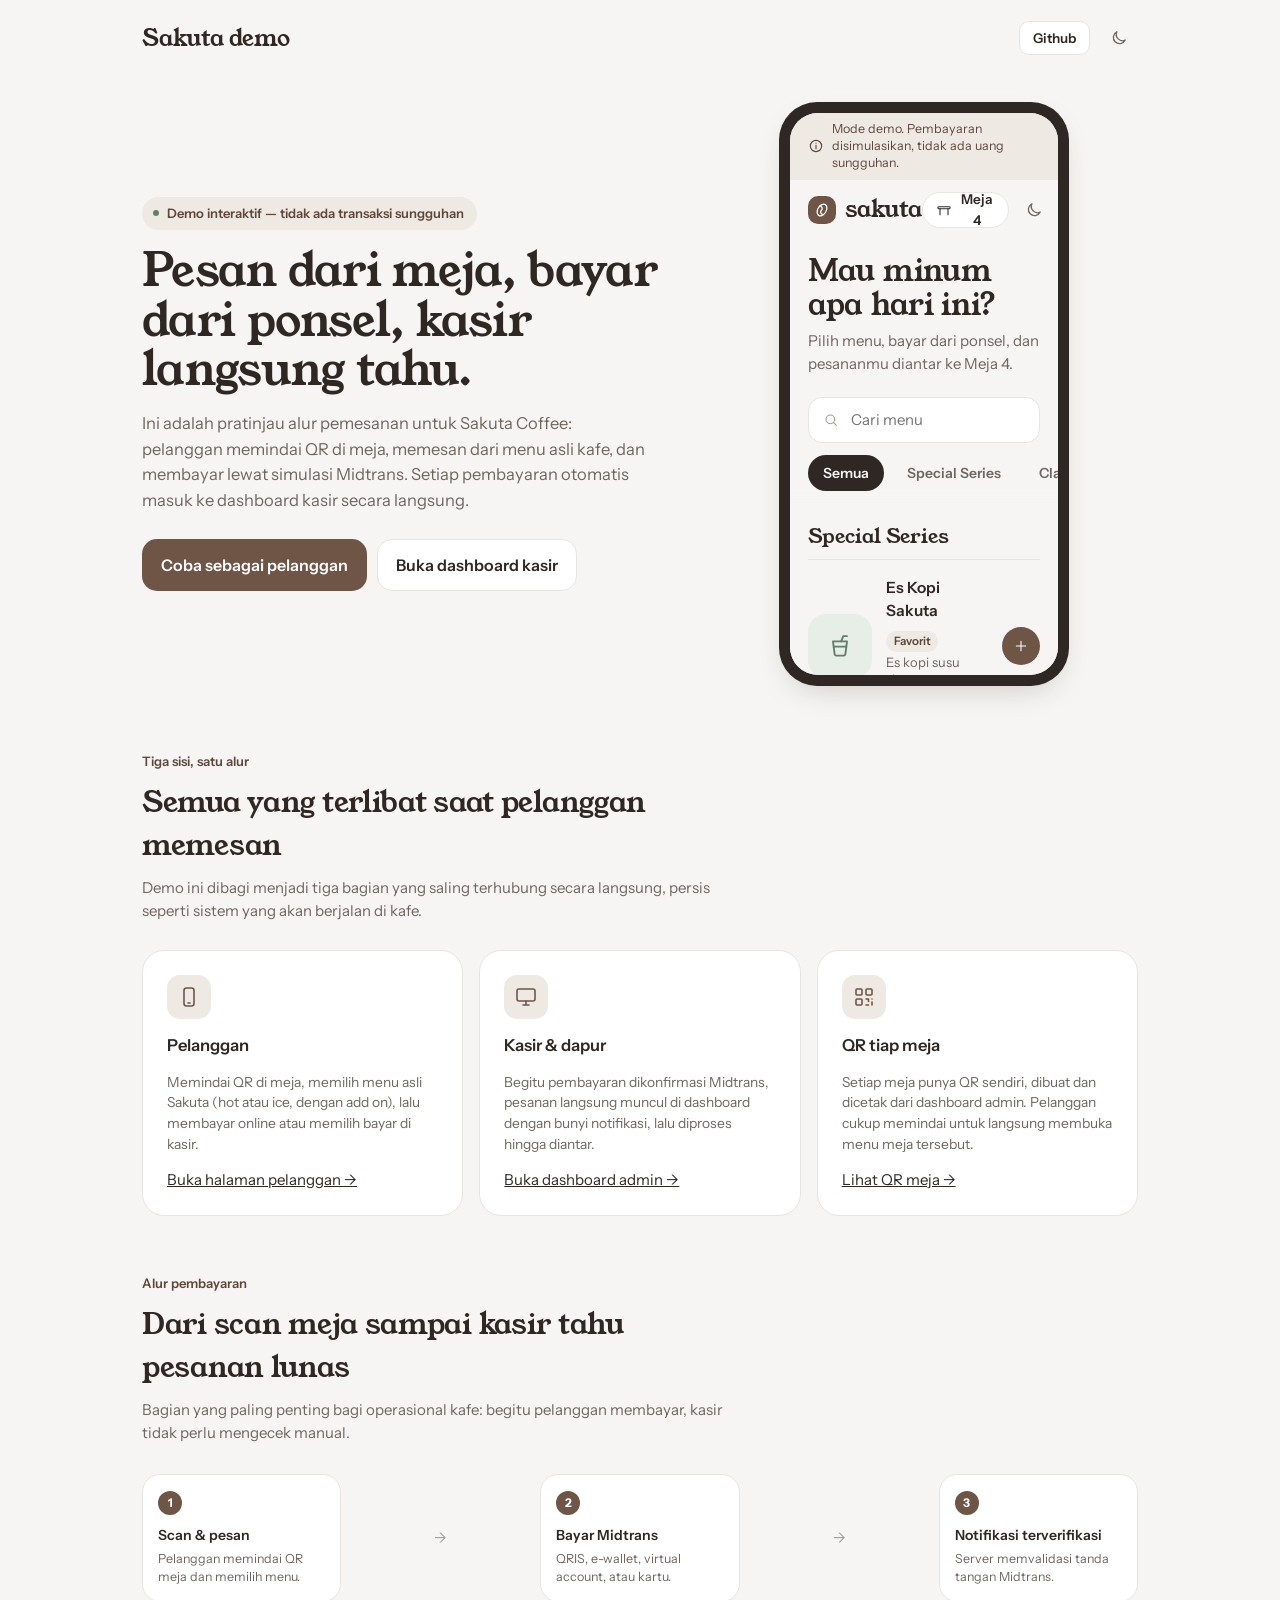
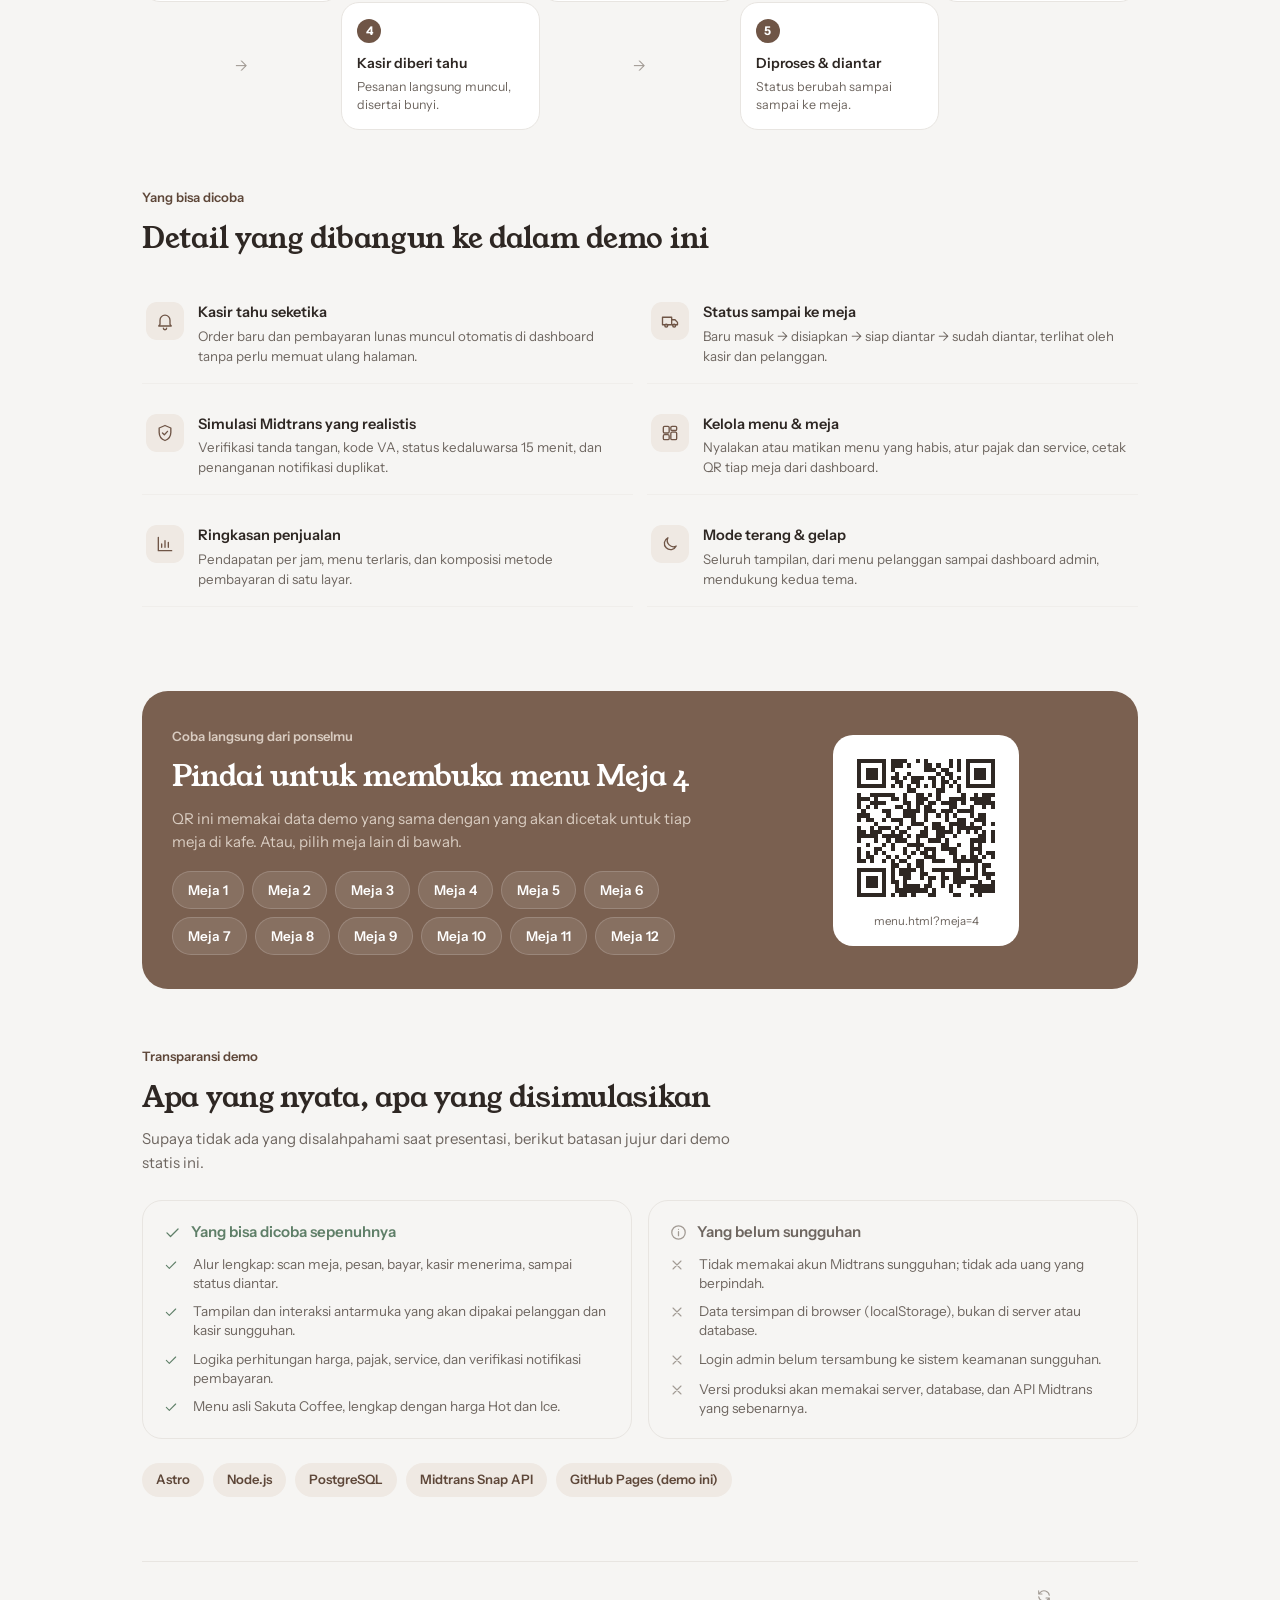
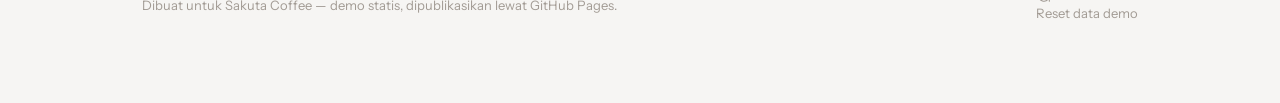
==== index.html @ 890a67a3 "first commit" ====
<!DOCTYPE html>
<html lang="id">
<head>
<meta charset="utf-8">
<meta name="viewport" content="width=device-width, initial-scale=1, viewport-fit=cover">
<meta name="theme-color" content="#F6F5F3">
<title>Sakuta | Demo pemesanan &amp; pembayaran QR</title>
<link rel="preconnect" href="https://fonts.googleapis.com">
<link rel="preconnect" href="https://fonts.gstatic.com" crossorigin>
<link href="https://fonts.googleapis.com/css2?family=Instrument+Sans:wght@400;500;600;700&family=Young+Serif&display=swap" rel="stylesheet">
<link rel="stylesheet" href="sakuta.css">
<script>(function(){try{var t=localStorage.getItem("sk_theme")||(matchMedia("(prefers-color-scheme: dark)").matches?"dark":"light");document.documentElement.setAttribute("data-theme",t)}catch(e){}})()</script>
<style>
body{background:var(--paper)}
.wrap{max-width:1040px;margin:0 auto;padding:0 22px 80px}
.top{display:flex;align-items:center;justify-content:space-between;height:76px}
.top .r{display:flex;align-items:center;gap:10px}

/* Hero */
.hero{padding:26px 0 8px;display:grid;grid-template-columns:1.1fr .9fr;gap:44px;align-items:center}
.hero .kicker{display:inline-flex;align-items:center;gap:8px;font-size:13px;font-weight:600;color:var(--cocoa-2);background:var(--oat);padding:7px 13px 7px 11px;border-radius:99px}
.hero .kicker i{width:6px;height:6px;border-radius:50%;background:var(--sage)}
.hero h1{font-family:var(--serif);font-weight:400;font-size:46px;line-height:1.08;letter-spacing:-.015em;margin-top:16px}
.hero p{color:var(--ink-2);font-size:16.5px;line-height:1.55;margin-top:16px;max-width:46ch}
.hero .cta{display:flex;gap:10px;margin-top:26px;flex-wrap:wrap}
.phone-shell{justify-self:center;width:100%;max-width:290px;aspect-ratio:290/584;border-radius:38px;background:var(--ink);padding:11px;box-shadow:var(--shadow-m)}
.phone-shell iframe{width:100%;height:100%;border:0;border-radius:28px;background:var(--paper);display:block}

/* Bagian umum */
.section{padding:56px 0 0}
.section .head{max-width:60ch}
.section .eyebrow{font-size:13px;font-weight:600;color:var(--cocoa-2)}
.section h2{font-family:var(--serif);font-weight:400;font-size:29px;letter-spacing:-.01em;margin-top:8px}
.section .lead{color:var(--ink-2);margin-top:8px;line-height:1.55}

/* Kartu alur (3 peran) */
.roles{display:grid;grid-template-columns:repeat(3,1fr);gap:16px;margin-top:28px}
.rc{background:var(--card);border:1px solid var(--line);border-radius:22px;padding:24px;display:flex;flex-direction:column;gap:14px}
.rc .mi{width:44px;height:44px;border-radius:13px;background:var(--oat);color:var(--cocoa);display:grid;place-items:center}
.rc h3{font-weight:600;font-size:16.5px}
.rc p{color:var(--ink-2);font-size:13.8px;line-height:1.5;flex:1}
.rc a{align-self:flex-start}

/* Alur pembayaran */
.flow{margin-top:30px;display:grid;grid-template-columns:repeat(5,1fr);gap:0;align-items:stretch}
.fstep{background:var(--card);border:1px solid var(--line);border-radius:18px;padding:16px 15px;position:relative}
.fstep b{display:block;font-weight:600;font-size:14px;margin-bottom:4px}
.fstep span{display:block;color:var(--ink-2);font-size:12.5px;line-height:1.4}
.fstep .n{width:24px;height:24px;border-radius:50%;background:var(--cocoa);color:var(--on-cocoa);font-size:12px;font-weight:700;display:grid;place-items:center;margin-bottom:10px}
.farrow{display:grid;place-items:center;color:var(--ink-3)}
@media(max-width:860px){.flow{grid-template-columns:1fr;gap:10px}.farrow{transform:rotate(90deg);height:14px}}

/* Fitur */
.feat{margin-top:26px;display:grid;grid-template-columns:repeat(2,1fr);gap:14px}
.fi{display:flex;gap:14px;padding:16px 4px;border-bottom:1px solid var(--line-2)}
.fi .mi{width:38px;height:38px;border-radius:11px;background:var(--oat);color:var(--cocoa);display:grid;place-items:center;flex:none}
.fi b{display:block;font-weight:600;font-size:14.5px;margin-bottom:3px}
.fi p{color:var(--ink-2);font-size:13.3px;line-height:1.5}

/* Kartu akses (meja demo) */
.access{margin-top:28px;background:var(--hero);border-radius:26px;padding:34px 30px;color:#F3EEE9;display:grid;grid-template-columns:1.2fr .8fr;gap:28px;align-items:center}
.access h2{color:#fff}
.access .lead{color:#D9CCC1}
.access .tables{display:flex;flex-wrap:wrap;gap:8px;margin-top:18px}
.access .tables a{height:38px;padding:0 15px;border-radius:99px;background:rgba(255,255,255,.1);color:#fff;font-weight:600;font-size:13.5px;text-decoration:none;display:inline-flex;align-items:center;border:1px solid rgba(255,255,255,.16)}
.access .tables a:hover{background:rgba(255,255,255,.18)}
.access .qrcard{background:#fff;border-radius:20px;padding:16px;justify-self:center;width:186px}
.access .qrcard svg{width:100%;height:auto}
.access .qrcard p{color:var(--ink-2);font-size:11.5px;text-align:center;margin-top:8px}

/* Cakupan / bukan cakupan */
.scope{display:grid;grid-template-columns:1fr 1fr;gap:16px;margin-top:26px}
.scard{border:1px solid var(--line);border-radius:20px;padding:20px}
.scard h3{display:flex;align-items:center;gap:9px;font-weight:600;font-size:15px}
.scard h3 .ic{width:19px;height:19px}
.scard ul{margin-top:12px;display:grid;gap:9px}
.scard li{display:flex;gap:10px;font-size:13.6px;color:var(--ink-2);line-height:1.4}
.scard li .ic{flex:none;margin-top:1px}
.scard.yes h3{color:var(--sage)}
.scard.yes .ic{color:var(--sage)}
.scard.no h3{color:var(--ink-2)}
.scard.no .ic{color:var(--ink-3)}

/* Stack teknis */
.stack{margin-top:24px;display:flex;flex-wrap:wrap;gap:9px}
.stack span{height:34px;padding:0 14px;border-radius:99px;background:var(--oat);color:var(--cocoa-2);font-size:13px;font-weight:600;display:inline-flex;align-items:center}

footer{margin-top:64px;padding-top:26px;border-top:1px solid var(--line);display:flex;justify-content:space-between;align-items:center;flex-wrap:wrap;gap:12px;color:var(--ink-3);font-size:13px}

@media(max-width:860px){
  .hero{grid-template-columns:1fr;gap:32px}
  .hero h1{font-size:36px}
  .phone-shell{max-width:240px;justify-self:start}
  .roles{grid-template-columns:1fr}
  .feat{grid-template-columns:1fr}
  .access{grid-template-columns:1fr}
  .access .qrcard{justify-self:start}
  .scope{grid-template-columns:1fr}
}
</style>
</head>
<body>
<div class="wrap">
  <header class="top">
    <span class="logo">Sakuta demo</span>
    <div class="r">
      <a class="btn btn-line btn-sm" href="https://github.com/ejerai" target="_blank" rel="noopener">Github</a>
      <button class="icon-btn" data-theme-toggle title="Mode terang atau gelap" aria-label="Ganti tema"></button>
    </div>
  </header>

  <section class="hero">
    <div>
      <span class="kicker"><i></i>Demo interaktif &mdash; tidak ada transaksi sungguhan</span>
      <h1>Pesan dari meja, bayar dari ponsel, kasir langsung tahu.</h1>
      <p>Ini adalah pratinjau alur pemesanan untuk Sakuta Coffee: pelanggan memindai QR di meja, memesan dari menu asli kafe, dan membayar lewat simulasi Midtrans. Setiap pembayaran otomatis masuk ke dashboard kasir secara langsung.</p>
      <div class="cta">
        <a class="btn btn-primary btn-lg" href="menu.html?meja=4">Coba sebagai pelanggan</a>
        <a class="btn btn-line btn-lg" href="admin.html">Buka dashboard kasir</a>
      </div>
    </div>
    <div class="phone-shell"><iframe src="menu.html?meja=4&embed=1" title="Pratinjau halaman pelanggan Sakuta" loading="lazy"></iframe></div>
  </section>

  <section class="section">
    <div class="head">
      <span class="eyebrow">Tiga sisi, satu alur</span>
      <h2>Semua yang terlibat saat pelanggan memesan</h2>
      <p class="lead">Demo ini dibagi menjadi tiga bagian yang saling terhubung secara langsung, persis seperti sistem yang akan berjalan di kafe.</p>
    </div>
    <div class="roles">
      <div class="rc">
        <span class="mi" id="ic-phone"></span>
        <h3>Pelanggan</h3>
        <p>Memindai QR di meja, memilih menu asli Sakuta (hot atau ice, dengan add on), lalu membayar online atau memilih bayar di kasir.</p>
        <a class="linkbtn" href="menu.html?meja=4">Buka halaman pelanggan &rarr;</a>
      </div>
      <div class="rc">
        <span class="mi" id="ic-monitor"></span>
        <h3>Kasir &amp; dapur</h3>
        <p>Begitu pembayaran dikonfirmasi Midtrans, pesanan langsung muncul di dashboard dengan bunyi notifikasi, lalu diproses hingga diantar.</p>
        <a class="linkbtn" href="admin.html">Buka dashboard admin &rarr;</a>
      </div>
      <div class="rc">
        <span class="mi" id="ic-qr"></span>
        <h3>QR tiap meja</h3>
        <p>Setiap meja punya QR sendiri, dibuat dan dicetak dari dashboard admin. Pelanggan cukup memindai untuk langsung membuka menu meja tersebut.</p>
        <a class="linkbtn" href="admin.html#/qr">Lihat QR meja &rarr;</a>
      </div>
    </div>
  </section>

  <section class="section">
    <div class="head">
      <span class="eyebrow">Alur pembayaran</span>
      <h2>Dari scan meja sampai kasir tahu pesanan lunas</h2>
      <p class="lead">Bagian yang paling penting bagi operasional kafe: begitu pelanggan membayar, kasir tidak perlu mengecek manual.</p>
    </div>
    <div class="flow">
      <div class="fstep"><span class="n">1</span><b>Scan &amp; pesan</b><span>Pelanggan memindai QR meja dan memilih menu.</span></div>
      <div class="farrow">&rarr;</div>
      <div class="fstep"><span class="n">2</span><b>Bayar Midtrans</b><span>QRIS, e-wallet, virtual account, atau kartu.</span></div>
      <div class="farrow">&rarr;</div>
      <div class="fstep"><span class="n">3</span><b>Notifikasi terverifikasi</b><span>Server memvalidasi tanda tangan Midtrans.</span></div>
      <div class="farrow">&rarr;</div>
      <div class="fstep"><span class="n">4</span><b>Kasir diberi tahu</b><span>Pesanan langsung muncul, disertai bunyi.</span></div>
      <div class="farrow">&rarr;</div>
      <div class="fstep"><span class="n">5</span><b>Diproses &amp; diantar</b><span>Status berubah sampai sampai ke meja.</span></div>
    </div>
  </section>

  <section class="section">
    <div class="head">
      <span class="eyebrow">Yang bisa dicoba</span>
      <h2>Detail yang dibangun ke dalam demo ini</h2>
    </div>
    <div class="feat">
      <div class="fi"><span class="mi" id="ic-bell"></span><div><b>Kasir tahu seketika</b><p>Order baru dan pembayaran lunas muncul otomatis di dashboard tanpa perlu memuat ulang halaman.</p></div></div>
      <div class="fi"><span class="mi" id="ic-truck"></span><div><b>Status sampai ke meja</b><p>Baru masuk &rarr; disiapkan &rarr; siap diantar &rarr; sudah diantar, terlihat oleh kasir dan pelanggan.</p></div></div>
      <div class="fi"><span class="mi" id="ic-shield"></span><div><b>Simulasi Midtrans yang realistis</b><p>Verifikasi tanda tangan, kode VA, status kedaluwarsa 15 menit, dan penanganan notifikasi duplikat.</p></div></div>
      <div class="fi"><span class="mi" id="ic-grid"></span><div><b>Kelola menu &amp; meja</b><p>Nyalakan atau matikan menu yang habis, atur pajak dan service, cetak QR tiap meja dari dashboard.</p></div></div>
      <div class="fi"><span class="mi" id="ic-chart"></span><div><b>Ringkasan penjualan</b><p>Pendapatan per jam, menu terlaris, dan komposisi metode pembayaran di satu layar.</p></div></div>
      <div class="fi"><span class="mi" id="ic-moon"></span><div><b>Mode terang &amp; gelap</b><p>Seluruh tampilan, dari menu pelanggan sampai dashboard admin, mendukung kedua tema.</p></div></div>
    </div>
  </section>

  <section class="section">
    <div class="access">
      <div>
        <span class="eyebrow" style="color:#D9CCC1">Coba langsung dari ponselmu</span>
        <h2>Pindai untuk membuka menu Meja 4</h2>
        <p class="lead">QR ini memakai data demo yang sama dengan yang akan dicetak untuk tiap meja di kafe. Atau, pilih meja lain di bawah.</p>
        <div class="tables" id="tbls"></div>
      </div>
      <div class="qrcard">
        <div id="qrhost"></div>
        <p>menu.html?meja=4</p>
      </div>
    </div>
  </section>

  <section class="section">
    <div class="head">
      <span class="eyebrow">Transparansi demo</span>
      <h2>Apa yang nyata, apa yang disimulasikan</h2>
      <p class="lead">Supaya tidak ada yang disalahpahami saat presentasi, berikut batasan jujur dari demo statis ini.</p>
    </div>
    <div class="scope">
      <div class="scard yes">
        <h3 id="s-yes"></h3>
        <ul>
          <li><span class="ic" id="i1"></span>Alur lengkap: scan meja, pesan, bayar, kasir menerima, sampai status diantar.</li>
          <li><span class="ic" id="i2"></span>Tampilan dan interaksi antarmuka yang akan dipakai pelanggan dan kasir sungguhan.</li>
          <li><span class="ic" id="i3"></span>Logika perhitungan harga, pajak, service, dan verifikasi notifikasi pembayaran.</li>
          <li><span class="ic" id="i4"></span>Menu asli Sakuta Coffee, lengkap dengan harga Hot dan Ice.</li>
        </ul>
      </div>
      <div class="scard no">
        <h3 id="s-no"></h3>
        <ul>
          <li><span class="ic" id="j1"></span>Tidak memakai akun Midtrans sungguhan; tidak ada uang yang berpindah.</li>
          <li><span class="ic" id="j2"></span>Data tersimpan di browser (localStorage), bukan di server atau database.</li>
          <li><span class="ic" id="j3"></span>Login admin belum tersambung ke sistem keamanan sungguhan.</li>
          <li><span class="ic" id="j4"></span>Versi produksi akan memakai server, database, dan API Midtrans yang sebenarnya.</li>
        </ul>
      </div>
    </div>
    <div class="stack" id="stack"></div>
  </section>

  <footer>
    <span>Dibuat untuk Sakuta Coffee &mdash; demo statis, dipublikasikan lewat GitHub Pages.</span>
    <span id="reset"></span>
  </footer>
</div>

<script src="qrcode.js"></script>
<script src="sakuta-core.js"></script>
<script>
(function () {
  'use strict';
  var S = window.Sakuta, ic = S.icon;
  document.getElementById('ic-phone').innerHTML = ic('phone', 'lg');
  document.getElementById('ic-monitor').innerHTML = ic('monitor', 'lg');
  document.getElementById('ic-qr').innerHTML = ic('qr', 'lg');
  document.getElementById('ic-bell').innerHTML = ic('bell');
  document.getElementById('ic-truck').innerHTML = ic('truck');
  document.getElementById('ic-shield').innerHTML = ic('shield');
  document.getElementById('ic-grid').innerHTML = ic('grid');
  document.getElementById('ic-chart').innerHTML = ic('chart');
  document.getElementById('ic-moon').innerHTML = ic('moon');
  document.getElementById('s-yes').innerHTML = ic('check') + 'Yang bisa dicoba sepenuhnya';
  document.getElementById('s-no').innerHTML = ic('info') + 'Yang belum sungguhan';
  ['i1', 'i2', 'i3', 'i4'].forEach(function (id) { document.getElementById(id).innerHTML = ic('check', 'sm'); });
  ['j1', 'j2', 'j3', 'j4'].forEach(function (id) { document.getElementById(id).innerHTML = ic('x', 'sm'); });

  document.getElementById('qrhost').innerHTML = S.qrSvg(S.tableUrl(4), { label: 'QR Meja 4' });
  var tw = document.getElementById('tbls'), html = '';
  for (var i = 1; i <= S.state().settings.tables; i++) html += '<a href="menu.html?meja=' + i + '">Meja ' + i + '</a>';
  tw.innerHTML = html;

  ['Astro', 'Node.js', 'PostgreSQL', 'Midtrans Snap API', 'GitHub Pages (demo ini)'].forEach(function (t) {
    document.getElementById('stack').insertAdjacentHTML('beforeend', '<span>' + t + '</span>');
  });

  document.getElementById('reset').innerHTML = '<button class="linkbtn" id="rs">' + ic('refresh', 'sm') + 'Reset data demo</button>';
  document.getElementById('rs').onclick = function () { S.reset(); S.toast('Data demo direset ke kondisi awal.', { icon: 'refresh' }); };
})();
</script>
</body>
</html>
---- sakuta.css ----
/* ==========================================================
   Sakuta demo: token & komponen bersama
   Palet: cokelat kakao, abu hangat, putih. Semua lembut.
   ========================================================== */
:root{
  --paper:#F6F5F3;
  --card:#FFFFFF;
  --line:#E8E5E1;
  --line-2:#F0EEEB;
  --ink:#2E2723;
  --ink-2:#6E6660;
  --ink-3:#A29B94;
  --cocoa:#6F5546;
  --cocoa-2:#5E4739;
  --latte:#C2A692;
  --oat:#EFE9E3;
  --stone:#E9E7E4;
  --sage:#5F7F68;   --sage-t:#E7EEE8;
  --amber:#93702F;  --amber-t:#F3EBDB;
  --rose:#9A5852;   --rose-t:#F3E6E3;
  --slate:#617180;  --slate-t:#E7EBEE;
  --on-cocoa:#FFFFFF;
  --tint:#FAF7F4;
  --oat-2:#E6DDD3;
  --rose-t2:#EEDAD6;
  --tk:#EEE6DE; --tn:#E7EEE8; --tm:#F3EBDB; --tc:#E9E7E4;
  --switch-off:#D8D3CD;
  --hero:#7A6050;
  --ring:rgba(194,166,146,.24);
  color-scheme:light;
  --serif:'Young Serif',Georgia,'Times New Roman',serif;
  --sans:'Instrument Sans',system-ui,-apple-system,'Segoe UI',Roboto,'Helvetica Neue',sans-serif;
  --shadow-s:0 1px 2px rgba(60,44,34,.06);
  --shadow-m:0 12px 32px -14px rgba(60,44,34,.28);
}
*,*::before,*::after{box-sizing:border-box}
html{-webkit-text-size-adjust:100%;scroll-behavior:smooth}
body{margin:0;background:var(--paper);color:var(--ink);font:400 15px/1.5 var(--sans);-webkit-font-smoothing:antialiased;text-rendering:optimizeLegibility}
h1,h2,h3,h4,h5,p,ul,ol,figure{margin:0;padding:0}
ul,ol{list-style:none}
button{font:inherit;color:inherit;background:none;border:0;padding:0;cursor:pointer}
input,select,textarea{font:inherit;color:inherit}
a{color:inherit}
svg{display:block}
[hidden]{display:none!important}
:focus-visible{outline:2px solid var(--cocoa);outline-offset:2px;border-radius:6px}
.ic{width:20px;height:20px;flex:none}
.ic.sm{width:16px;height:16px}
.ic.lg{width:24px;height:24px}
.serif{font-family:var(--serif);font-weight:400;letter-spacing:-.005em}
.num{font-variant-numeric:tabular-nums}
.muted{color:var(--ink-2)}
.faint{color:var(--ink-3)}
.sr{position:absolute;width:1px;height:1px;overflow:hidden;clip:rect(0 0 0 0);white-space:nowrap}

/* Logo */
.logo{display:inline-flex;align-items:center;gap:9px;font-family:var(--serif);font-size:23px;letter-spacing:-.01em;color:var(--ink);text-decoration:none;line-height:1}
.logo-mark{width:28px;height:28px;border-radius:10px;background:var(--cocoa);color:var(--on-cocoa);display:grid;place-items:center}
.logo-mark svg{width:18px;height:18px}

/* Tombol */
.btn{display:inline-flex;align-items:center;justify-content:center;gap:8px;height:42px;padding:0 18px;border-radius:12px;font-weight:600;font-size:14.5px;border:1px solid transparent;transition:background .15s,border-color .15s,color .15s,transform .06s;white-space:nowrap;text-decoration:none}
.btn:active{transform:translateY(1px)}
.btn-primary{background:var(--cocoa);color:var(--on-cocoa)}
.btn-primary:hover{background:var(--cocoa-2)}
.btn-quiet{background:var(--oat);color:var(--cocoa-2)}
.btn-quiet:hover{background:var(--oat-2)}
.btn-line{background:var(--card);border-color:var(--line);color:var(--ink)}
.btn-line:hover{border-color:var(--latte)}
.btn-danger{background:var(--rose-t);color:var(--rose)}
.btn-danger:hover{background:var(--rose-t2)}
.btn-sm{height:34px;padding:0 13px;font-size:13.5px;border-radius:10px}
.btn-lg{height:52px;font-size:16px;border-radius:15px}
.btn-block{width:100%}
.btn[disabled]{opacity:.45;cursor:not-allowed;transform:none}
.icon-btn{width:38px;height:38px;border-radius:12px;display:grid;place-items:center;color:var(--ink-2);position:relative;transition:background .15s}
.icon-btn:hover{background:var(--stone)}

/* Badge status */
.badge{display:inline-flex;align-items:center;gap:6px;height:24px;padding:0 10px;border-radius:99px;font-size:12.5px;font-weight:600;background:var(--stone);color:var(--ink-2);white-space:nowrap}
.badge i{width:6px;height:6px;border-radius:50%;background:currentColor;flex:none}
.b-sage{background:var(--sage-t);color:var(--sage)}
.b-amber{background:var(--amber-t);color:var(--amber)}
.b-rose{background:var(--rose-t);color:var(--rose)}
.b-slate{background:var(--slate-t);color:var(--slate)}
.b-cocoa{background:var(--oat);color:var(--cocoa-2)}

/* Form */
.field{display:grid;gap:6px}
.field>span{font-size:13px;color:var(--ink-2);font-weight:500}
.input{height:44px;width:100%;border:1px solid var(--line);border-radius:12px;padding:0 14px;background:var(--card);outline:0;transition:border-color .15s,box-shadow .15s}
.input:focus{border-color:var(--latte);box-shadow:0 0 0 4px var(--ring)}
textarea.input{height:auto;padding:11px 14px;resize:vertical;min-height:74px;line-height:1.45}
select.input{appearance:none;background-image:url("data:image/svg+xml,%3Csvg xmlns='http://www.w3.org/2000/svg' width='16' height='16' viewBox='0 0 24 24' fill='none' stroke='%236E6660' stroke-width='2' stroke-linecap='round' stroke-linejoin='round'%3E%3Cpath d='M6 9l6 6 6-6'/%3E%3C/svg%3E");background-repeat:no-repeat;background-position:right 12px center;padding-right:36px}
.choices{display:flex;flex-wrap:wrap;gap:8px}
.choice{position:relative}
.choice input{position:absolute;inset:0;opacity:0;cursor:pointer;margin:0;width:100%;height:100%}
.choice span{display:inline-flex;align-items:center;gap:6px;height:38px;padding:0 15px;border-radius:99px;border:1px solid var(--line);background:var(--card);font-size:14px;font-weight:500;transition:background .15s,border-color .15s,color .15s}
.choice input:checked+span{background:var(--cocoa);border-color:var(--cocoa);color:var(--on-cocoa)}
.choice input:focus-visible+span{outline:2px solid var(--cocoa);outline-offset:2px}
.switch{position:relative;width:42px;height:24px;flex:none;display:inline-block}
.switch input{position:absolute;inset:0;opacity:0;cursor:pointer;margin:0;width:100%;height:100%;z-index:1}
.switch i{position:absolute;inset:0;border-radius:99px;background:var(--switch-off);transition:background .2s;pointer-events:none}
.switch i::after{content:"";position:absolute;left:3px;top:3px;width:18px;height:18px;border-radius:50%;background:#fff;box-shadow:0 1px 2px rgba(0,0,0,.22);transition:transform .2s}
.switch input:checked+i{background:var(--cocoa)}
.switch input:checked+i::after{transform:translateX(18px)}
.switch input:focus-visible+i{outline:2px solid var(--cocoa);outline-offset:2px}
.stepper{display:inline-flex;align-items:center;gap:2px;background:var(--oat);border-radius:99px;padding:3px}
.stepper button{width:30px;height:30px;border-radius:50%;display:grid;place-items:center;color:var(--cocoa-2);transition:background .15s}
.stepper button:hover{background:var(--card)}
.stepper b{min-width:26px;text-align:center;font-weight:600;font-variant-numeric:tabular-nums}

/* Ilustrasi kotak menu */
.tile{display:grid;place-items:center;border-radius:18px;flex:none}
.t-kopi{background:var(--tk);color:var(--cocoa)}
.t-non{background:var(--tn);color:var(--sage)}
.t-mak{background:var(--tm);color:var(--amber)}
.t-cam{background:var(--tc);color:var(--ink-2)}

/* Overlay, sheet, modal */
.overlay{position:fixed;inset:0;z-index:60;background:rgba(46,39,35,.4);backdrop-filter:blur(2px);display:flex;align-items:flex-end;justify-content:center;animation:fade .18s ease-out}
.sheet{background:var(--card);width:100%;max-width:520px;max-height:92vh;max-height:92dvh;overflow:auto;border-radius:26px 26px 0 0;animation:rise .26s cubic-bezier(.2,.8,.2,1);overscroll-behavior:contain}
.sheet-head{display:flex;align-items:center;justify-content:space-between;gap:12px;padding:18px 20px 6px}
.sheet-head h3{font-family:var(--serif);font-weight:400;font-size:21px;letter-spacing:-.005em}
.sheet-body{padding:8px 20px 22px}
.sheet-foot{position:sticky;bottom:0;background:var(--card);border-top:1px solid var(--line-2);padding:14px 20px calc(14px + env(safe-area-inset-bottom,0px))}
.grab{width:38px;height:4px;border-radius:9px;background:var(--line);margin:8px auto 0}
@media(min-width:720px){
  .overlay.mid{align-items:center;padding:24px}
  .overlay.mid .sheet{border-radius:24px;max-width:560px;max-height:88vh;box-shadow:var(--shadow-m)}
  .overlay.mid .grab{display:none}
}
@keyframes fade{from{opacity:0}to{opacity:1}}
@keyframes rise{from{transform:translateY(24px);opacity:0}to{transform:none;opacity:1}}
@keyframes pop{from{transform:translateY(12px) scale(.98);opacity:0}to{transform:none;opacity:1}}

/* Toast */
.toasts{position:fixed;z-index:90;left:50%;bottom:92px;transform:translateX(-50%);display:grid;gap:8px;pointer-events:none;width:calc(100% - 32px);max-width:420px}
.toast{background:var(--ink);color:var(--paper);padding:11px 15px;border-radius:14px;font-size:14px;display:flex;gap:10px;align-items:center;box-shadow:var(--shadow-m);animation:pop .22s ease-out}
.toast.out{opacity:0;transform:translateY(6px);transition:.25s}
.toast .ic{color:var(--paper);opacity:.75}

/* Spinner */
.spin{width:28px;height:28px;border-radius:50%;border:3px solid var(--oat);border-top-color:var(--cocoa);animation:rot .8s linear infinite}
@keyframes rot{to{transform:rotate(360deg)}}

/* Kartu kosong */
.empty{text-align:center;padding:42px 20px;color:var(--ink-2)}
.empty h3{font-family:var(--serif);font-weight:400;font-size:20px;color:var(--ink);margin-bottom:6px}
.empty .ic{margin:0 auto 12px;color:var(--latte);width:32px;height:32px}

/* Cetak */
#print-root{display:none}

@media print{
  body>*:not(#print-root){display:none!important}
  #print-root{display:block!important}
  body{background:var(--card)}
}
@media (prefers-reduced-motion:reduce){
  *,*::before,*::after{animation-duration:.01ms!important;animation-iteration-count:1!important;transition-duration:.01ms!important;scroll-behavior:auto!important}
}

/* Mode gelap: cokelat arang, abu hangat, aksen kakao yang lebih terang */
[data-theme=dark]{
  color-scheme:dark;
  --paper:#1B1816; --card:#25211E; --line:#38322E; --line-2:#2E2926;
  --ink:#F0EBE6; --ink-2:#B9AFA6; --ink-3:#877D74;
  --cocoa:#C9A68E; --cocoa-2:#DAB9A2; --latte:#7C6555; --oat:#332B26; --stone:#2E2926;
  --sage:#8DB397; --sage-t:#243027; --amber:#D3A857; --amber-t:#382F20;
  --rose:#D58F88; --rose-t:#3B2624; --slate:#9DB0C0; --slate-t:#27303A;
  --on-cocoa:#1B1816; --tint:#2B2622; --oat-2:#3C332D; --rose-t2:#4A2D2A;
  --tk:#332B26; --tn:#243027; --tm:#382F20; --tc:#2E2926;
  --switch-off:#4A423C; --hero:#2A221D; --ring:rgba(201,166,142,.22);
  --shadow-s:0 1px 2px rgba(0,0,0,.4);
  --shadow-m:0 14px 34px -14px rgba(0,0,0,.65);
}
[data-theme=dark] .overlay{background:rgba(8,6,5,.62)}
[data-theme=dark] .sheet{box-shadow:0 0 0 1px var(--line)}
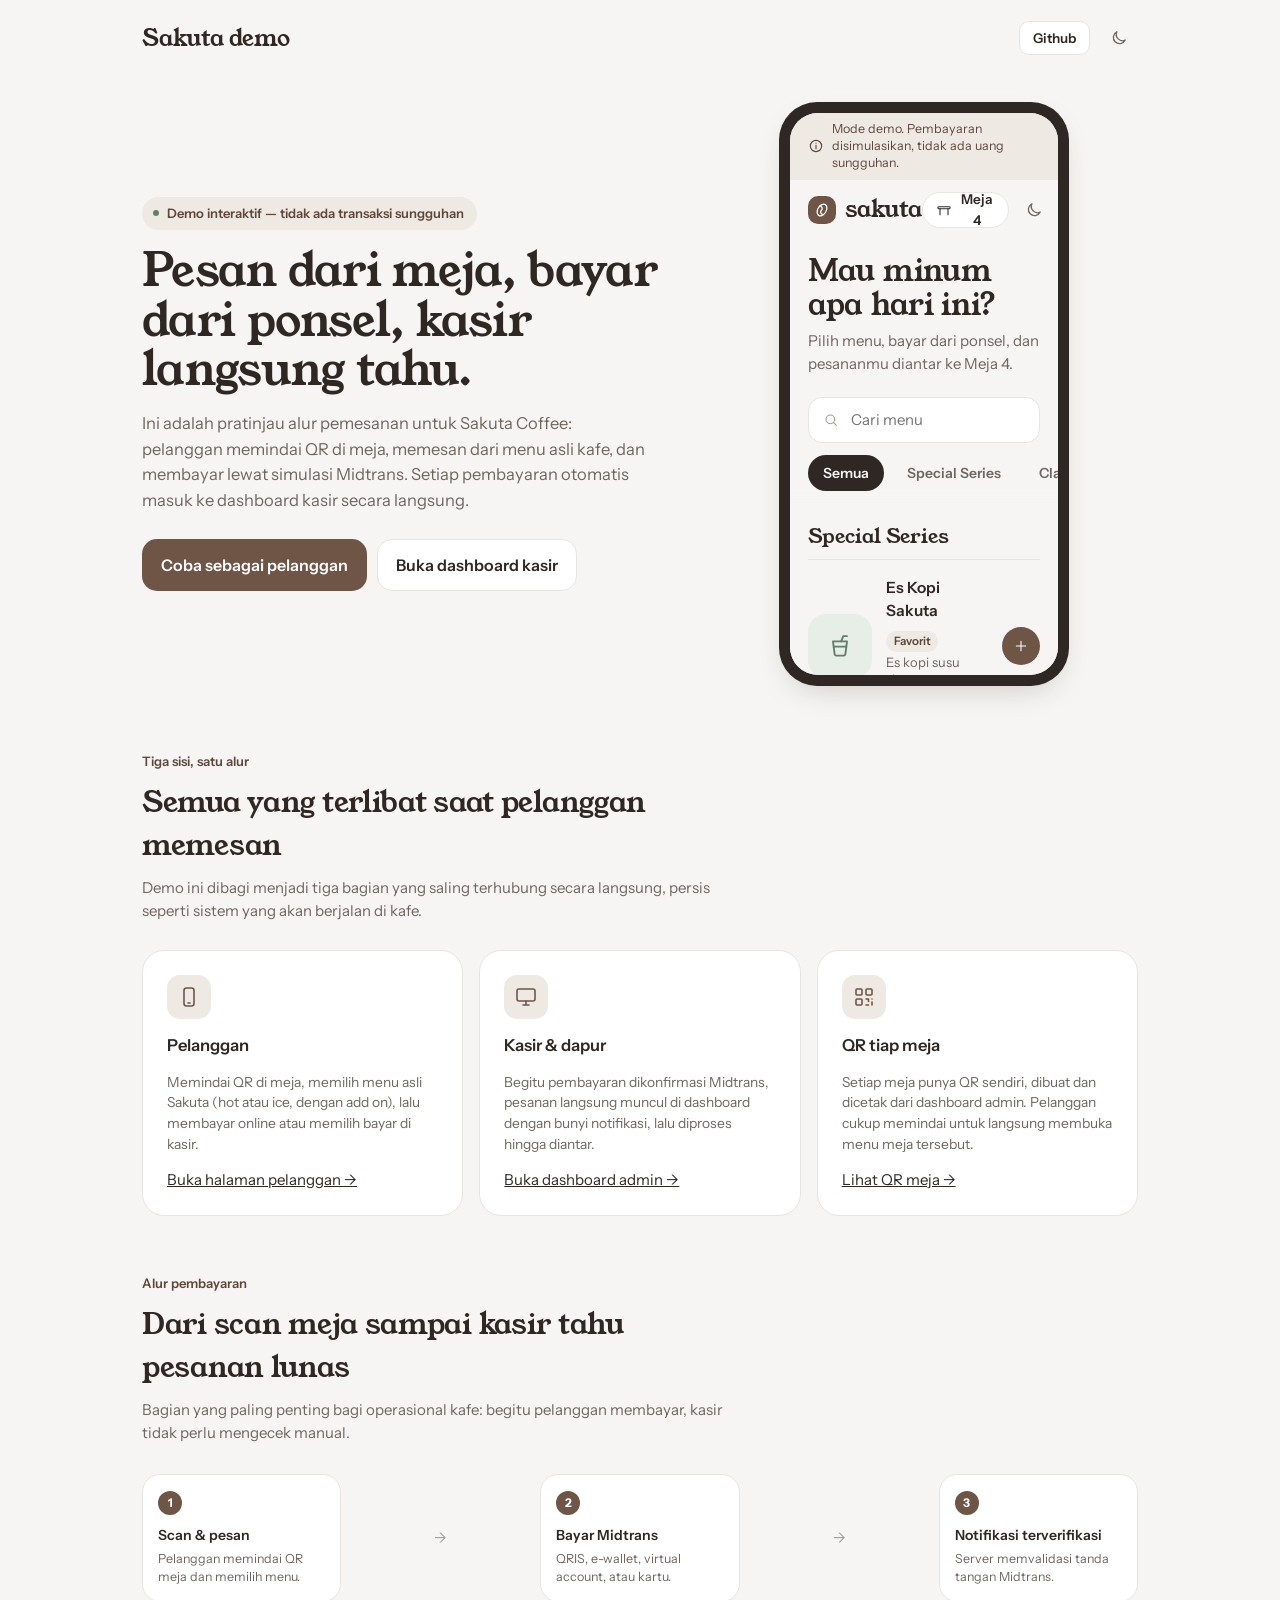
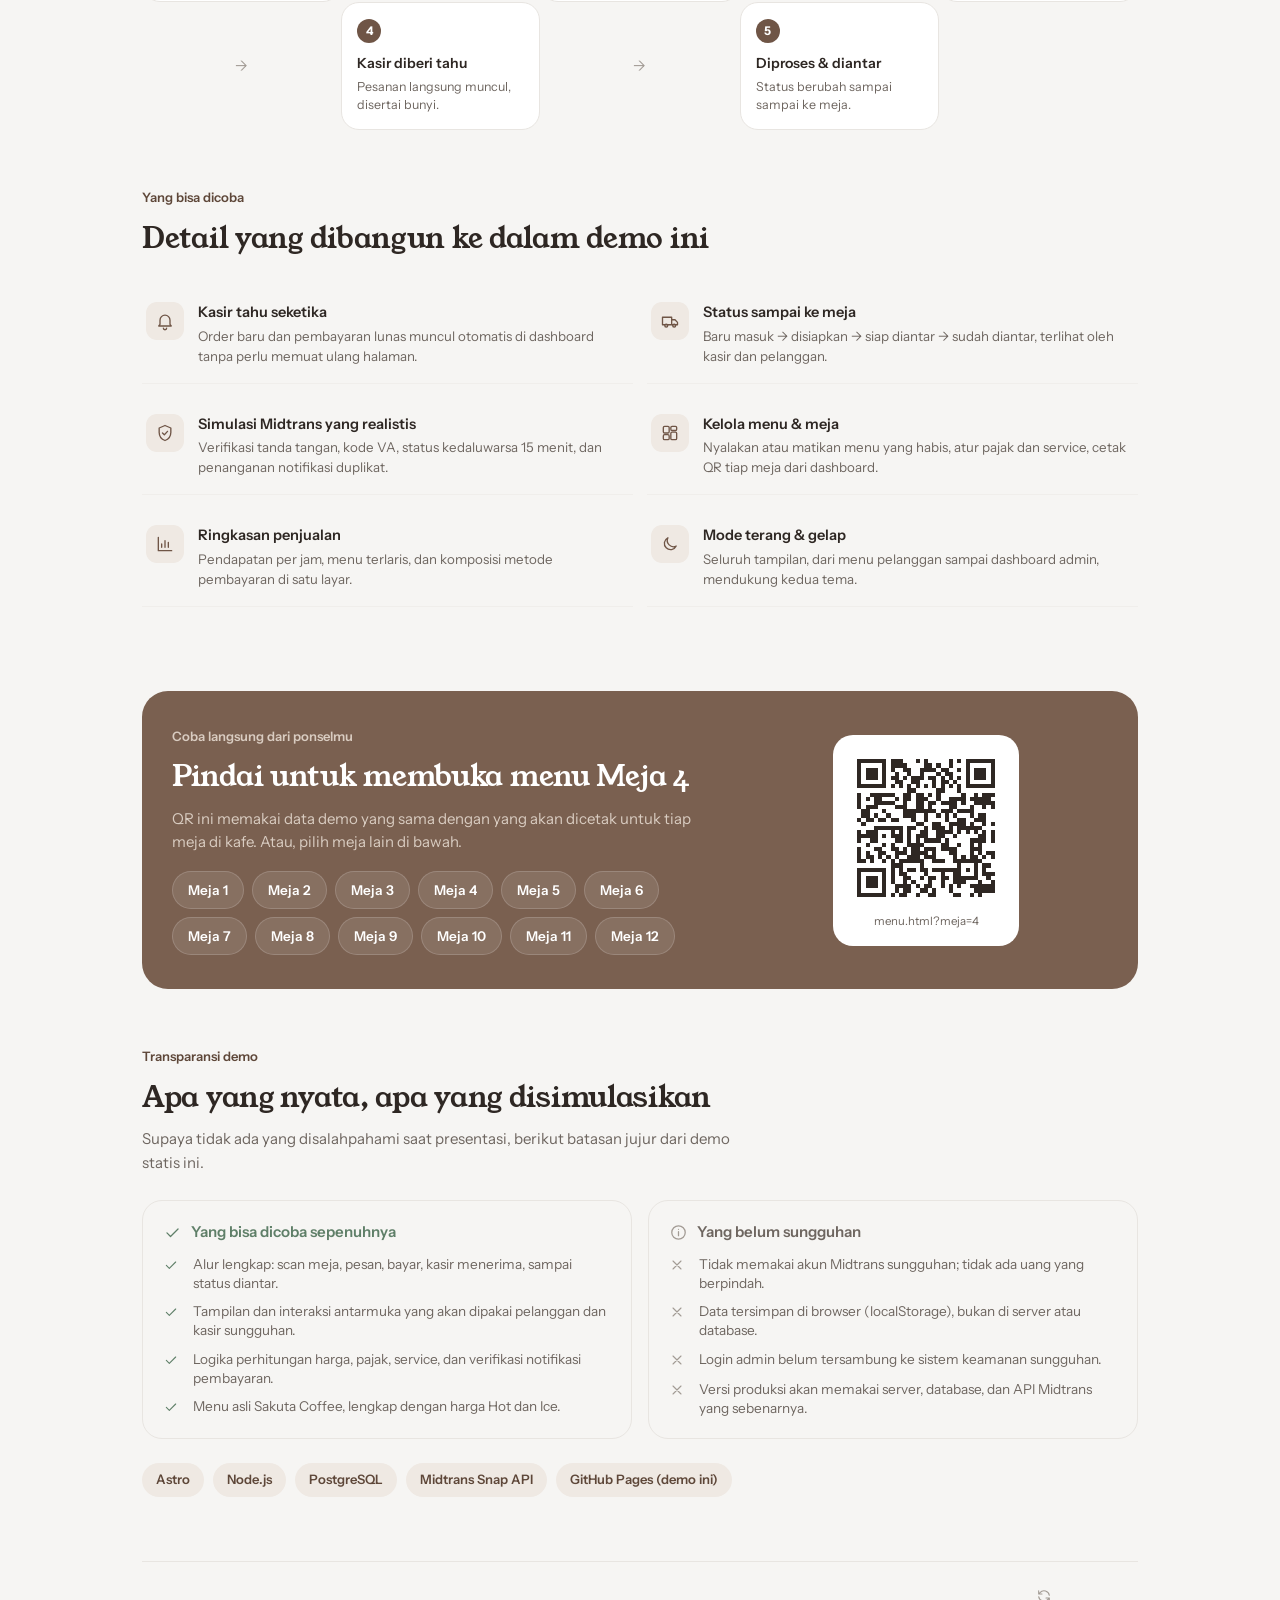
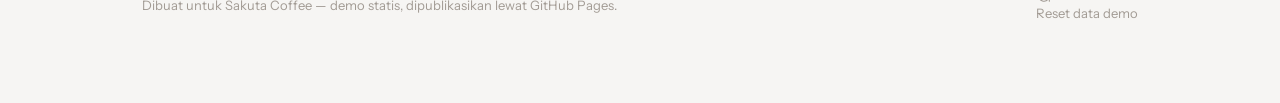
==== commit 282b9526: "fix link" ====
--- a/index.html
+++ b/index.html
@@ -104,7 +104,7 @@
   <header class="top">
     <span class="logo">Sakuta demo</span>
     <div class="r">
-      <a class="btn btn-line btn-sm" href="https://github.com/ejerai" target="_blank" rel="noopener">Github</a>
+      <a class="btn btn-line btn-sm" href="https://github.com/ejerai/sakuta-demo" target="_blank" rel="noopener">Github</a>
       <button class="icon-btn" data-theme-toggle title="Mode terang atau gelap" aria-label="Ganti tema"></button>
     </div>
   </header>
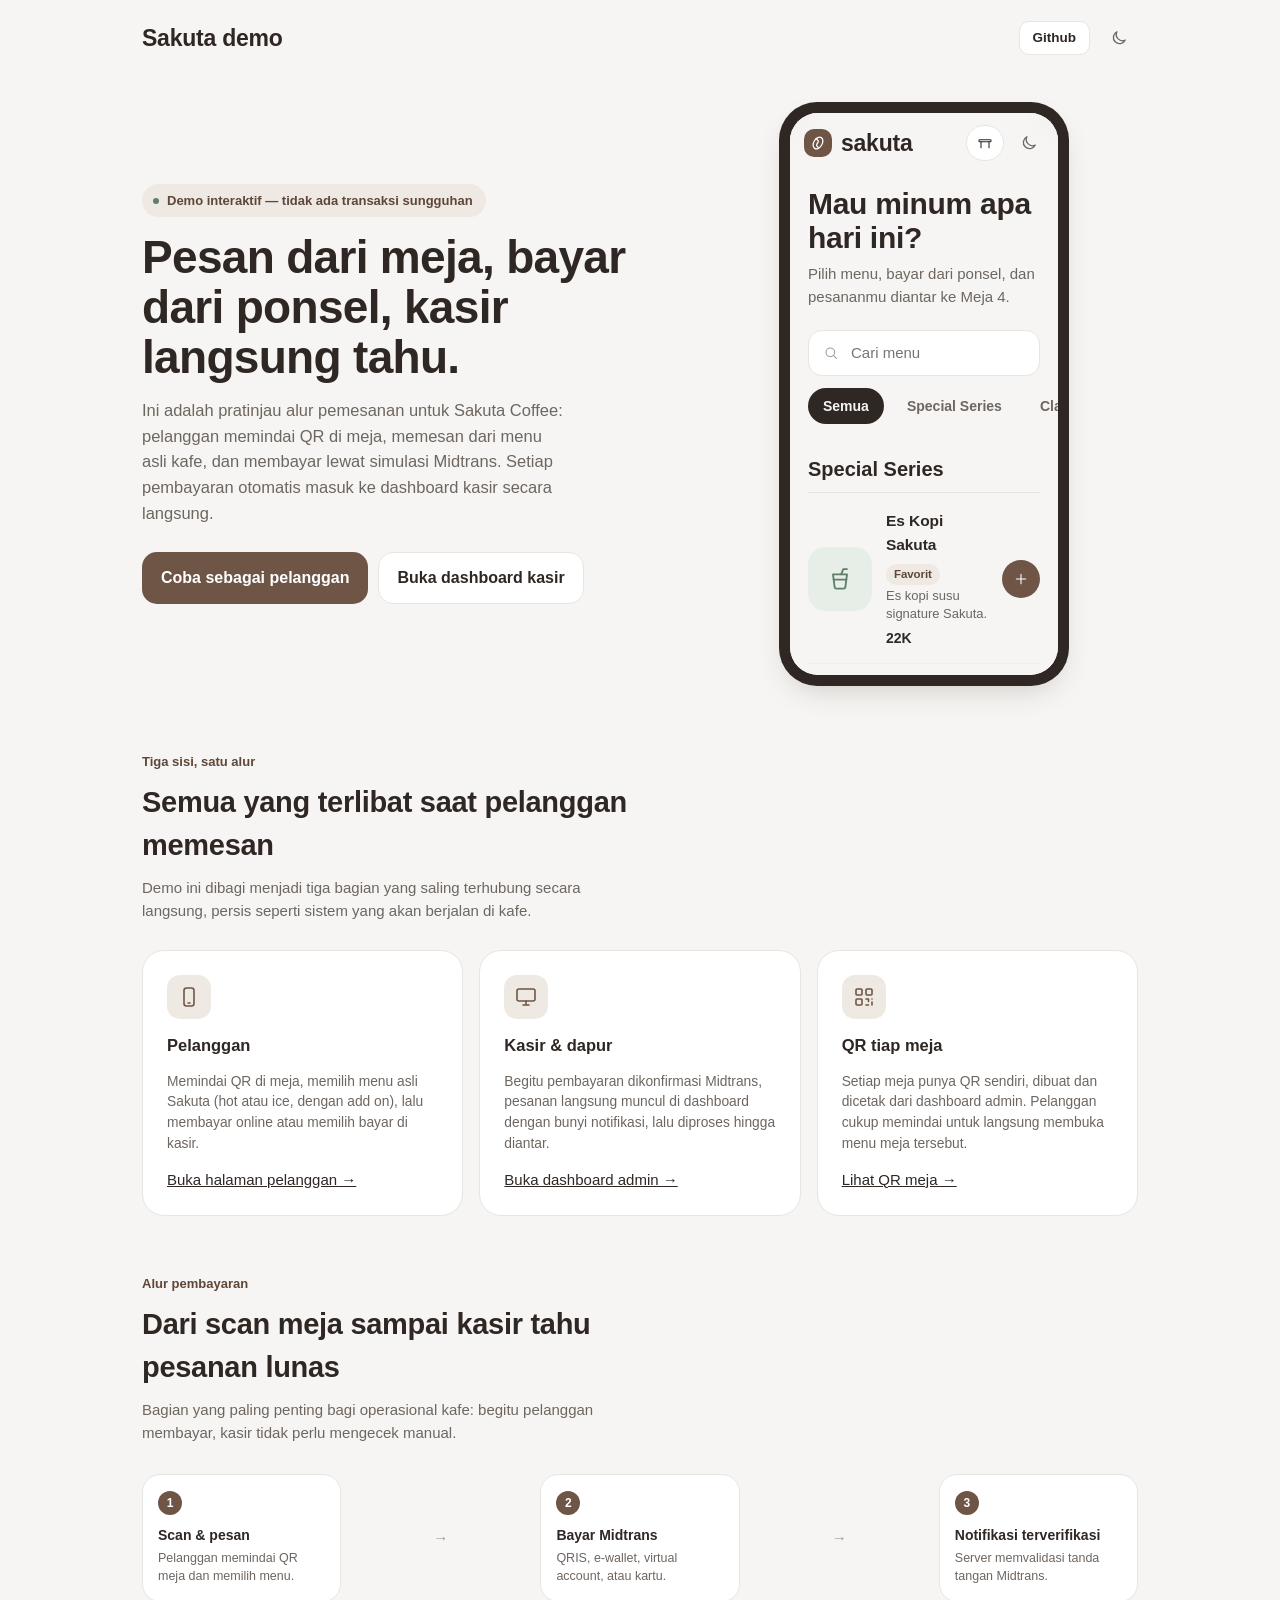
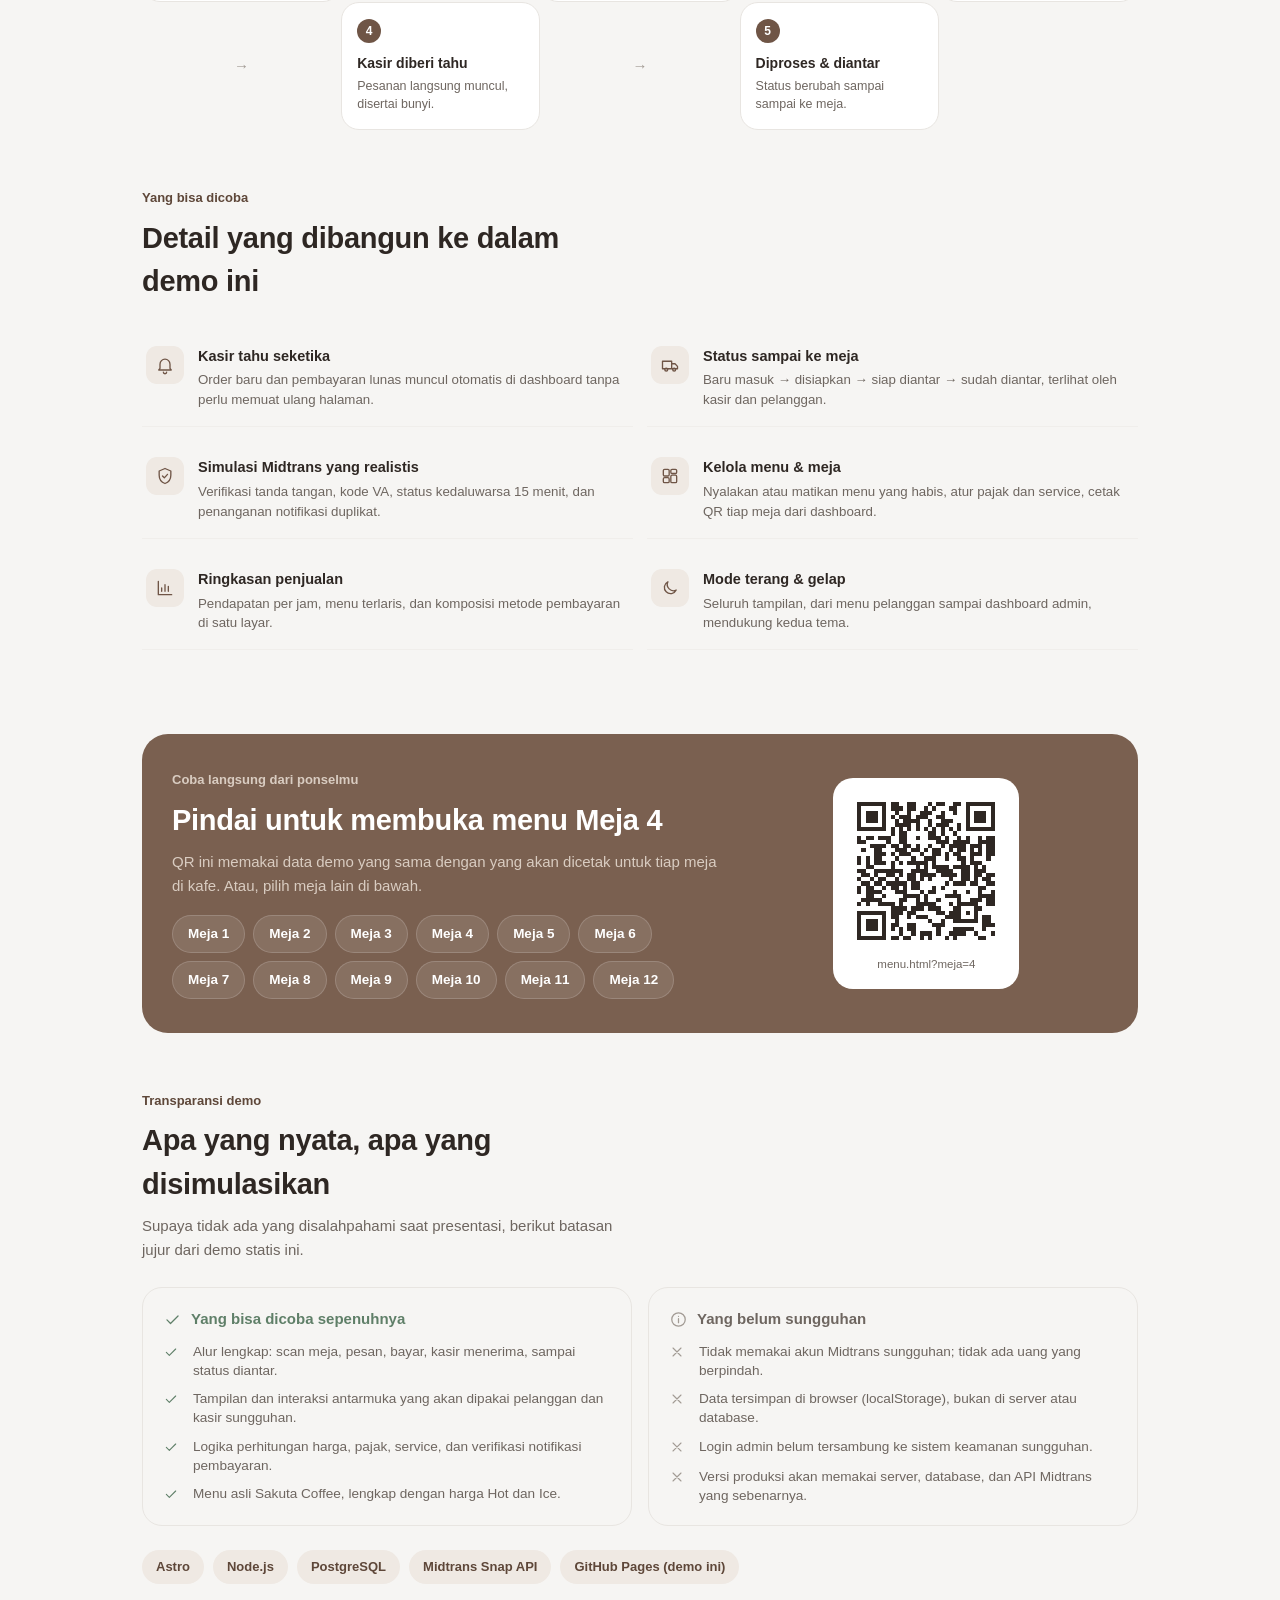
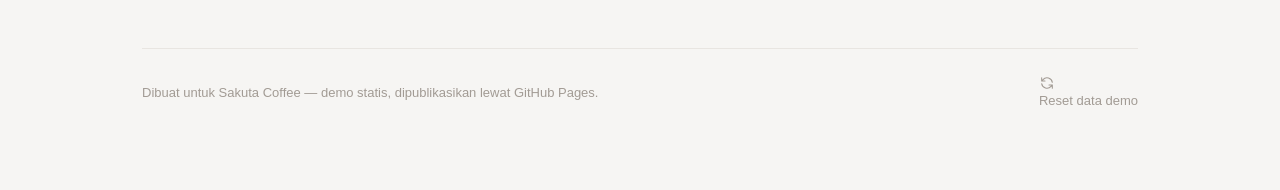
==== commit 7716cce6: "fix responsive mobile" ====
--- a/index.html
+++ b/index.html
@@ -5,9 +5,6 @@
 <meta name="viewport" content="width=device-width, initial-scale=1, viewport-fit=cover">
 <meta name="theme-color" content="#F6F5F3">
 <title>Sakuta | Demo pemesanan &amp; pembayaran QR</title>
-<link rel="preconnect" href="https://fonts.googleapis.com">
-<link rel="preconnect" href="https://fonts.gstatic.com" crossorigin>
-<link href="https://fonts.googleapis.com/css2?family=Instrument+Sans:wght@400;500;600;700&family=Young+Serif&display=swap" rel="stylesheet">
 <link rel="stylesheet" href="sakuta.css">
 <script>(function(){try{var t=localStorage.getItem("sk_theme")||(matchMedia("(prefers-color-scheme: dark)").matches?"dark":"light");document.documentElement.setAttribute("data-theme",t)}catch(e){}})()</script>
 <style>
@@ -15,12 +12,13 @@
 .wrap{max-width:1040px;margin:0 auto;padding:0 22px 80px}
 .top{display:flex;align-items:center;justify-content:space-between;height:76px}
 .top .r{display:flex;align-items:center;gap:10px}
+@media(max-width:380px){.top .r a.btn{display:none}}
 
 /* Hero */
 .hero{padding:26px 0 8px;display:grid;grid-template-columns:1.1fr .9fr;gap:44px;align-items:center}
 .hero .kicker{display:inline-flex;align-items:center;gap:8px;font-size:13px;font-weight:600;color:var(--cocoa-2);background:var(--oat);padding:7px 13px 7px 11px;border-radius:99px}
 .hero .kicker i{width:6px;height:6px;border-radius:50%;background:var(--sage)}
-.hero h1{font-family:var(--serif);font-weight:400;font-size:46px;line-height:1.08;letter-spacing:-.015em;margin-top:16px}
+.hero h1{font-family:var(--serif);font-weight:600;font-size:46px;line-height:1.08;letter-spacing:-.015em;margin-top:16px}
 .hero p{color:var(--ink-2);font-size:16.5px;line-height:1.55;margin-top:16px;max-width:46ch}
 .hero .cta{display:flex;gap:10px;margin-top:26px;flex-wrap:wrap}
 .phone-shell{justify-self:center;width:100%;max-width:290px;aspect-ratio:290/584;border-radius:38px;background:var(--ink);padding:11px;box-shadow:var(--shadow-m)}
@@ -30,7 +28,7 @@
 .section{padding:56px 0 0}
 .section .head{max-width:60ch}
 .section .eyebrow{font-size:13px;font-weight:600;color:var(--cocoa-2)}
-.section h2{font-family:var(--serif);font-weight:400;font-size:29px;letter-spacing:-.01em;margin-top:8px}
+.section h2{font-family:var(--serif);font-weight:600;font-size:29px;letter-spacing:-.01em;margin-top:8px}
 .section .lead{color:var(--ink-2);margin-top:8px;line-height:1.55}
 
 /* Kartu alur (3 peran) */
@@ -104,7 +102,7 @@
   <header class="top">
     <span class="logo">Sakuta demo</span>
     <div class="r">
-      <a class="btn btn-line btn-sm" href="https://github.com/ejerai/sakuta-demo" target="_blank" rel="noopener">Github</a>
+      <a class="btn btn-line btn-sm" href="https://github.com/ejerai" target="_blank" rel="noopener">Github</a>
       <button class="icon-btn" data-theme-toggle title="Mode terang atau gelap" aria-label="Ganti tema"></button>
     </div>
   </header>
--- a/sakuta.css
+++ b/sakuta.css
@@ -28,8 +28,10 @@
   --hero:#7A6050;
   --ring:rgba(194,166,146,.24);
   color-scheme:light;
-  --serif:'Young Serif',Georgia,'Times New Roman',serif;
-  --sans:'Instrument Sans',system-ui,-apple-system,'Segoe UI',Roboto,'Helvetica Neue',sans-serif;
+  /* Font sistem Apple (SF Pro) -- --display dipakai untuk judul (lebih tebal), --sans untuk teks isi */
+  --display:-apple-system,BlinkMacSystemFont,"SF Pro Text","SF Pro Display","Helvetica Neue",Arial,sans-serif;
+  --sans:-apple-system,BlinkMacSystemFont,"SF Pro Text","SF Pro Display","Helvetica Neue",Arial,sans-serif;
+  --serif:var(--display); /* nama lama dipertahankan agar kompatibel */
   --shadow-s:0 1px 2px rgba(60,44,34,.06);
   --shadow-m:0 12px 32px -14px rgba(60,44,34,.28);
 }
@@ -47,14 +49,14 @@
 .ic{width:20px;height:20px;flex:none}
 .ic.sm{width:16px;height:16px}
 .ic.lg{width:24px;height:24px}
-.serif{font-family:var(--serif);font-weight:400;letter-spacing:-.005em}
+.serif{font-family:var(--serif);font-weight:600;letter-spacing:-.005em}
 .num{font-variant-numeric:tabular-nums}
 .muted{color:var(--ink-2)}
 .faint{color:var(--ink-3)}
 .sr{position:absolute;width:1px;height:1px;overflow:hidden;clip:rect(0 0 0 0);white-space:nowrap}
 
 /* Logo */
-.logo{display:inline-flex;align-items:center;gap:9px;font-family:var(--serif);font-size:23px;letter-spacing:-.01em;color:var(--ink);text-decoration:none;line-height:1}
+.logo{display:inline-flex;align-items:center;gap:9px;font-family:var(--serif);font-weight:600;font-size:23px;letter-spacing:-.01em;color:var(--ink);text-decoration:none;line-height:1}
 .logo-mark{width:28px;height:28px;border-radius:10px;background:var(--cocoa);color:var(--on-cocoa);display:grid;place-items:center}
 .logo-mark svg{width:18px;height:18px}
 
@@ -116,12 +118,13 @@
 .t-non{background:var(--tn);color:var(--sage)}
 .t-mak{background:var(--tm);color:var(--amber)}
 .t-cam{background:var(--tc);color:var(--ink-2)}
+.tag{font-size:11.5px;font-weight:600;padding:2px 8px;border-radius:99px;background:var(--oat);color:var(--cocoa-2)}
 
 /* Overlay, sheet, modal */
 .overlay{position:fixed;inset:0;z-index:60;background:rgba(46,39,35,.4);backdrop-filter:blur(2px);display:flex;align-items:flex-end;justify-content:center;animation:fade .18s ease-out}
 .sheet{background:var(--card);width:100%;max-width:520px;max-height:92vh;max-height:92dvh;overflow:auto;border-radius:26px 26px 0 0;animation:rise .26s cubic-bezier(.2,.8,.2,1);overscroll-behavior:contain}
 .sheet-head{display:flex;align-items:center;justify-content:space-between;gap:12px;padding:18px 20px 6px}
-.sheet-head h3{font-family:var(--serif);font-weight:400;font-size:21px;letter-spacing:-.005em}
+.sheet-head h3{font-family:var(--serif);font-weight:600;font-size:21px;letter-spacing:-.005em}
 .sheet-body{padding:8px 20px 22px}
 .sheet-foot{position:sticky;bottom:0;background:var(--card);border-top:1px solid var(--line-2);padding:14px 20px calc(14px + env(safe-area-inset-bottom,0px))}
 .grab{width:38px;height:4px;border-radius:9px;background:var(--line);margin:8px auto 0}
@@ -146,7 +149,7 @@
 
 /* Kartu kosong */
 .empty{text-align:center;padding:42px 20px;color:var(--ink-2)}
-.empty h3{font-family:var(--serif);font-weight:400;font-size:20px;color:var(--ink);margin-bottom:6px}
+.empty h3{font-family:var(--serif);font-weight:600;font-size:20px;color:var(--ink);margin-bottom:6px}
 .empty .ic{margin:0 auto 12px;color:var(--latte);width:32px;height:32px}
 
 /* Cetak */
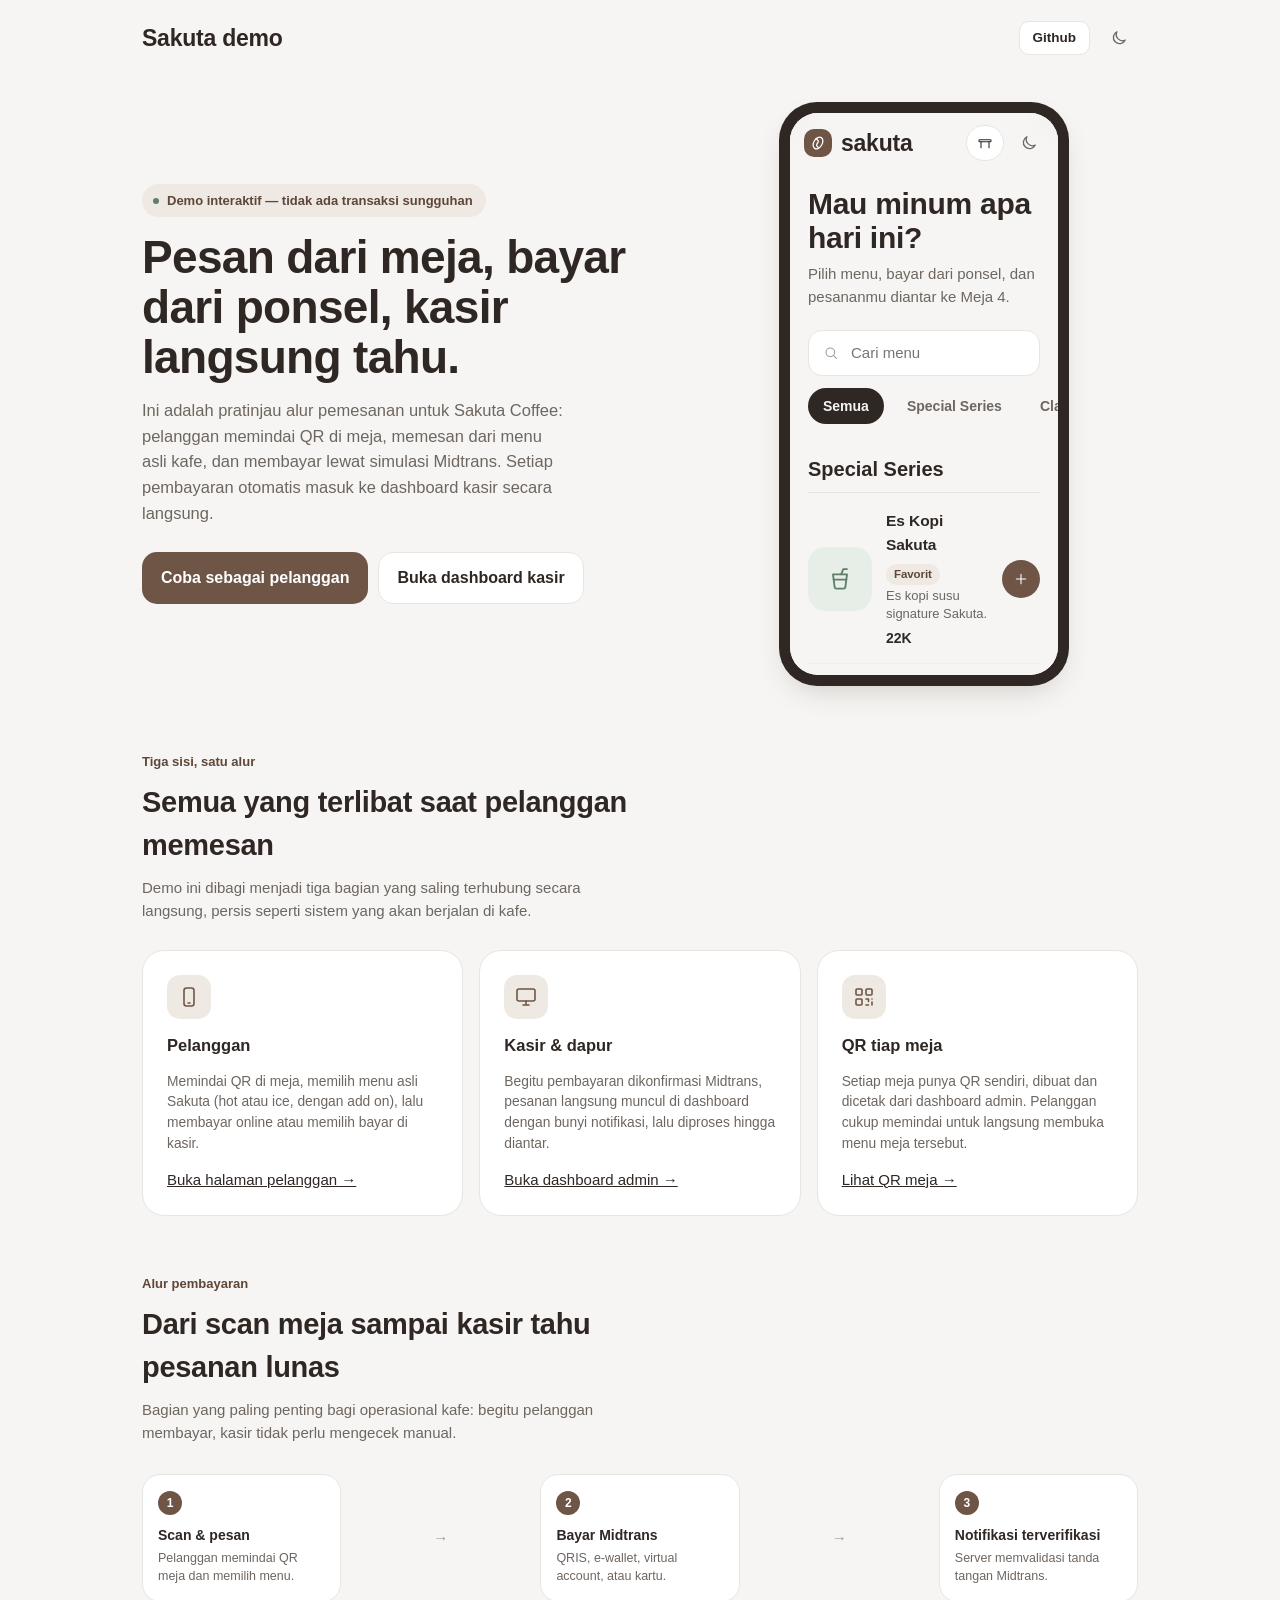
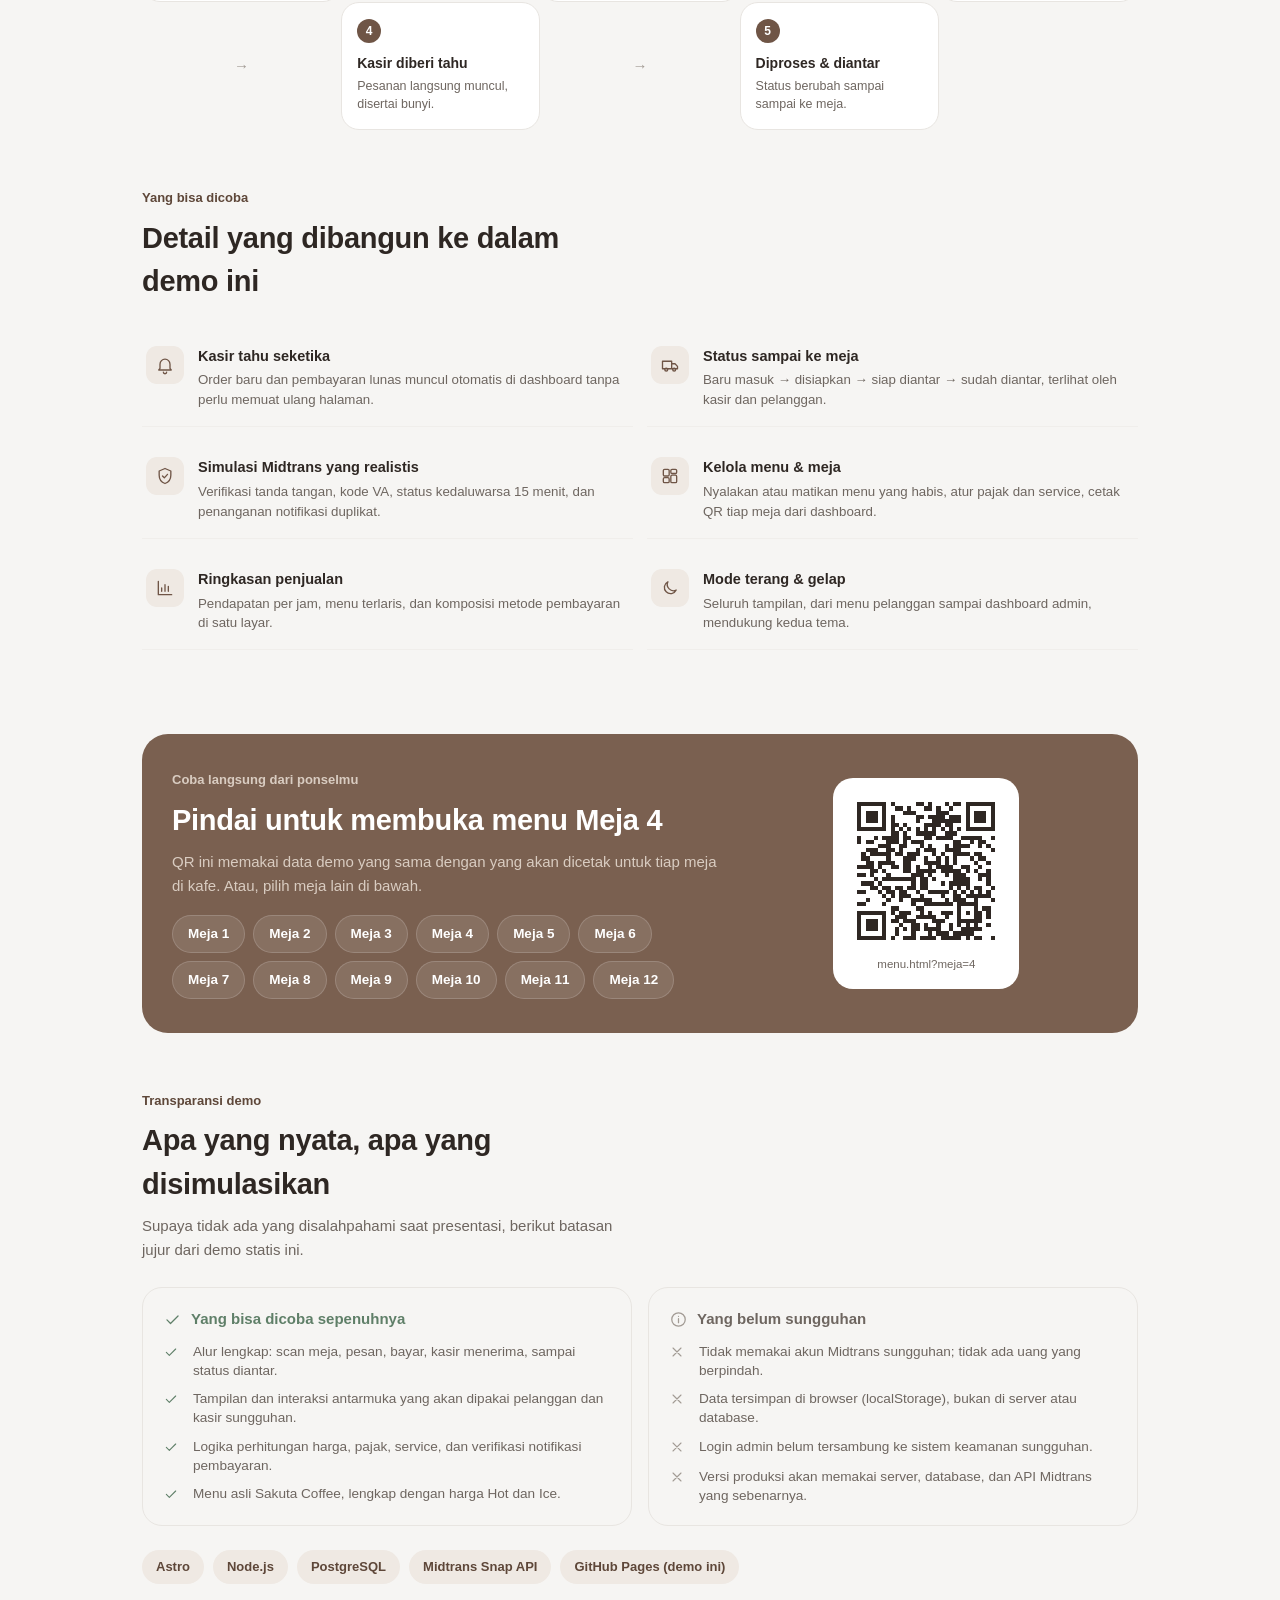
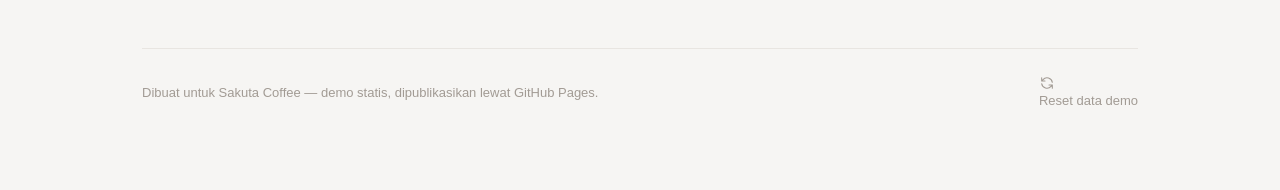
==== commit 7d28a1fe: "fix link github" ====
--- a/index.html
+++ b/index.html
@@ -102,7 +102,7 @@
   <header class="top">
     <span class="logo">Sakuta demo</span>
     <div class="r">
-      <a class="btn btn-line btn-sm" href="https://github.com/ejerai" target="_blank" rel="noopener">Github</a>
+      <a class="btn btn-line btn-sm" href="https://github.com/ejerai/sakuta-demo/" target="_blank" rel="noopener">Github</a>
       <button class="icon-btn" data-theme-toggle title="Mode terang atau gelap" aria-label="Ganti tema"></button>
     </div>
   </header>
